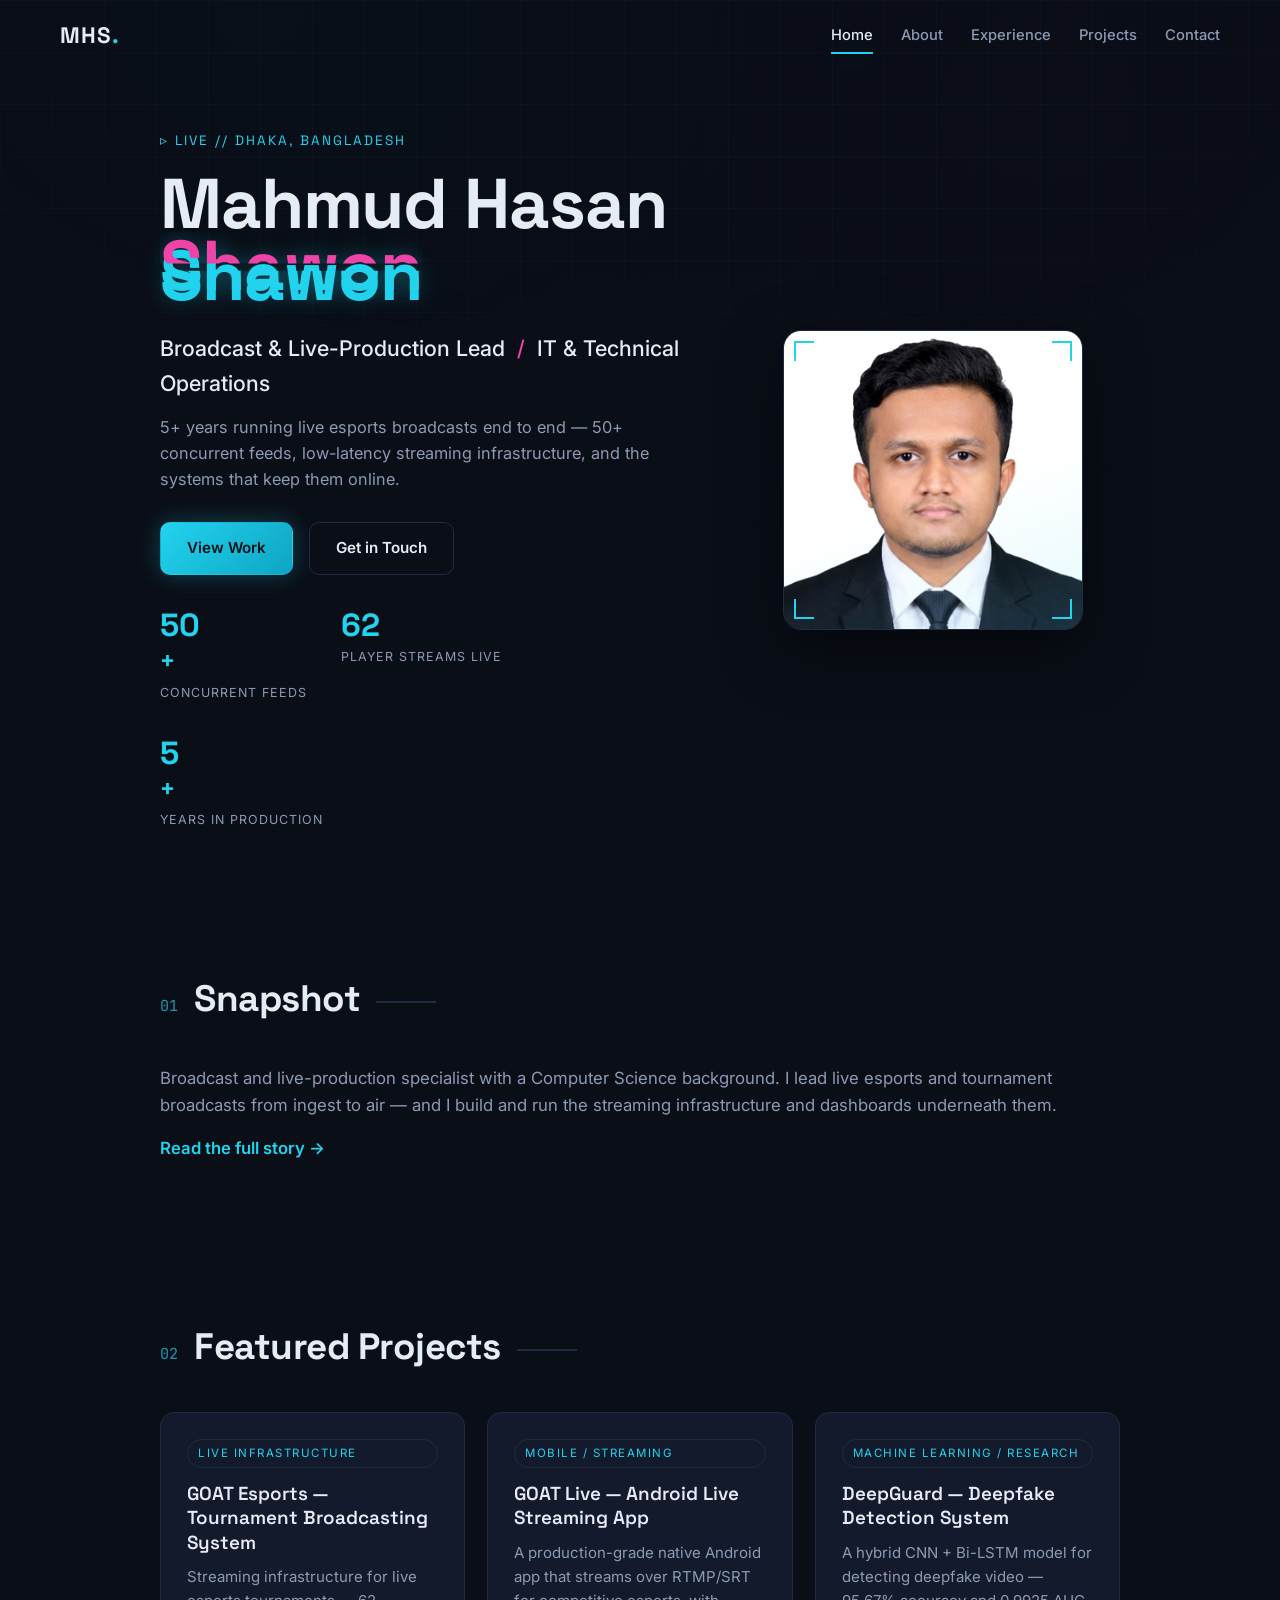
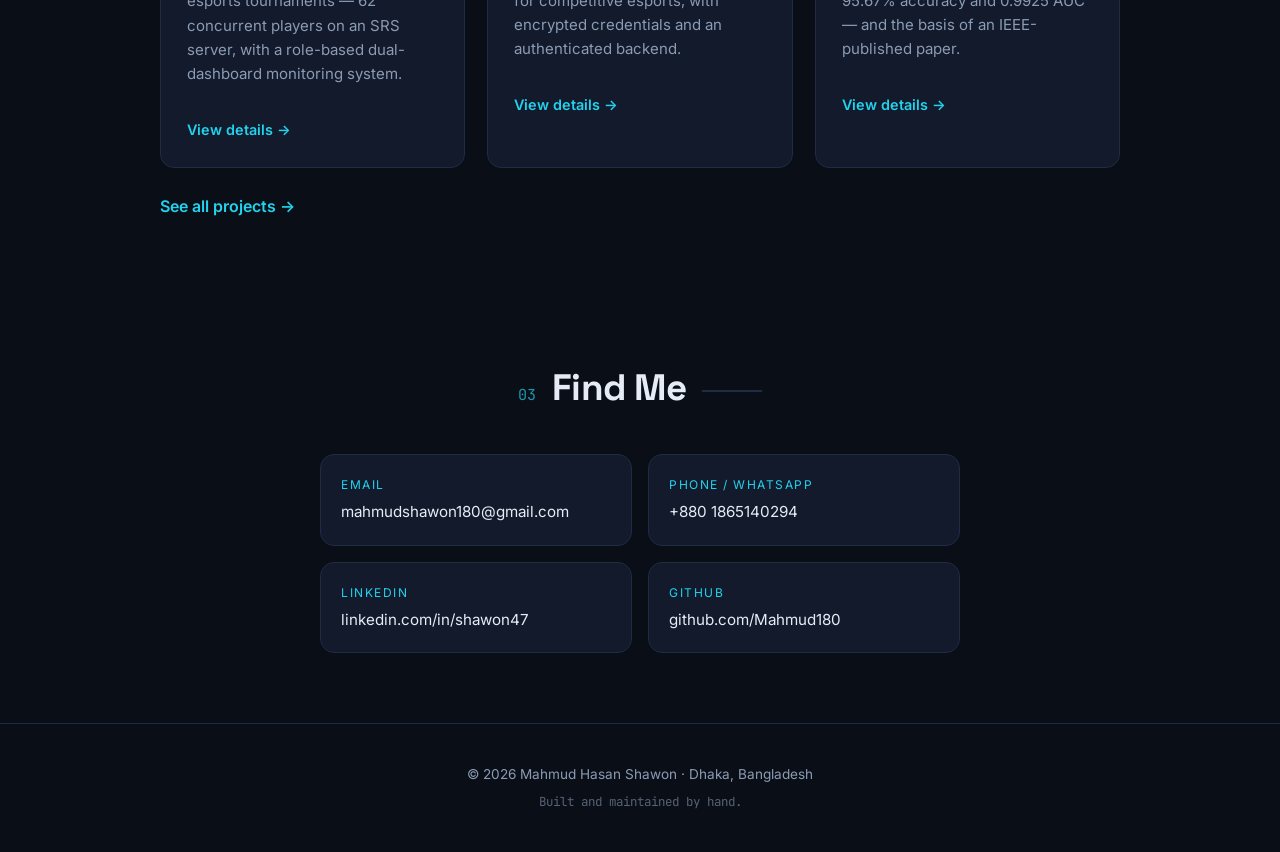
==== index.html @ 3c83c3b2 "1" ====
<!DOCTYPE html>
<html lang="en">
<head>
<meta charset="UTF-8">
<meta name="viewport" content="width=device-width, initial-scale=1.0">
<meta name="description" content="Mahmud Hasan Shawon — Broadcast & Live-Production Lead and IT / Technical Operations specialist. 5+ years leading live esports broadcasts, streaming infrastructure, and full-stack development.">
<title>Mahmud Hasan Shawon — Broadcast &amp; Live-Production Lead / IT Specialist</title>
<link rel="preconnect" href="https://fonts.googleapis.com">
<link rel="preconnect" href="https://fonts.gstatic.com" crossorigin>
<link href="https://fonts.googleapis.com/css2?family=Space+Grotesk:wght@400;500;700&family=Inter:wght@400;500;600&family=JetBrains+Mono:wght@400;500&display=swap" rel="stylesheet">
<link rel="stylesheet" href="style.css">
</head>
<body>
<div class="grid-bg" aria-hidden="true"></div>
<div class="scanline" aria-hidden="true"></div>

<!-- HERO -->
<section class="hero" id="top">
  <div class="hero__inner">
    <div class="hero__text">
      <p class="hero__eyebrow"><span class="blink">▹</span> LIVE // Dhaka, Bangladesh</p>
      <h1 class="hero__name">Mahmud Hasan<br><span class="glitch" data-text="Shawon">Shawon</span></h1>
      <p class="hero__role">Broadcast &amp; Live-Production Lead <span class="sep">/</span> IT &amp; Technical Operations</p>
      <p class="hero__tag">5+ years running live esports broadcasts end to end — 50+ concurrent feeds, low-latency streaming infrastructure, and the systems that keep them online.</p>
      <div class="hero__cta">
        <a href="projects.html" class="btn btn--primary">View Work</a>
        <a href="contact.html" class="btn btn--ghost">Get in Touch</a>
      </div>
      <div class="hero__stats" id="hero-stats"></div>
    </div>
    <div class="hero__photo">
      <div class="photo__frame">
        <img src="assets/profile.jpeg" alt="Mahmud Hasan Shawon" loading="eager">
        <span class="photo__corner tl"></span><span class="photo__corner tr"></span>
        <span class="photo__corner bl"></span><span class="photo__corner br"></span>
      </div>
    </div>
  </div>
</section>

<!-- SNAPSHOT -->
<section class="section" id="snapshot">
  <div class="section__head"><span class="section__idx">01</span><h2>Snapshot</h2></div>
  <div class="about">
    <p>Broadcast and live-production specialist with a Computer Science background. I lead live esports and tournament broadcasts from ingest to air — and I build and run the streaming infrastructure and dashboards underneath them.</p>
    <p><a href="about.html" class="inline-link">Read the full story →</a></p>
  </div>
</section>

<!-- FEATURED PROJECTS -->
<section class="section" id="featured">
  <div class="section__head"><span class="section__idx">02</span><h2>Featured Projects</h2></div>
  <div class="projects" id="featured-projects"></div>
  <p style="margin-top:26px"><a href="projects.html" class="inline-link">See all projects →</a></p>
</section>

<!-- QUICK LINKS -->
<section class="section section--contact" id="links">
  <div class="section__head"><span class="section__idx">03</span><h2>Find Me</h2></div>
  <div class="contact__links links-target"></div>
</section>

<script src="data.js"></script>
<script src="partials.js"></script>
<script src="script.js"></script>
</body>
</html>
---- style.css ----
/* ============================================================
   Mahmud Hasan Shawon — Portfolio
   Professional dark base with restrained esports/cyberpunk accents
   ============================================================ */
:root{
  --bg:#0a0e17;
  --bg-2:#0f1522;
  --panel:#121a2b;
  --panel-2:#16203450;
  --line:#1f2c44;
  --text:#e6ecf5;
  --muted:#8b9bb4;
  --dark-ink:#1f2a44;
  --cyan:#22d3ee;
  --magenta:#f043a8;
  --accent:#1a5c8a;
  --glow:0 0 24px rgba(34,211,238,.28);
  --radius:14px;
  --max:1080px;
}
*{box-sizing:border-box;margin:0;padding:0}
html{scroll-behavior:smooth}
body{
  font-family:'Inter',system-ui,sans-serif;
  background:var(--bg);color:var(--text);
  line-height:1.6;overflow-x:hidden;position:relative;
}
h1,h2,h3,.hero__eyebrow,.stat__num{font-family:'Space Grotesk',sans-serif}
.footer__mono,.section__idx,.tl-item__dates,.edu-item__dates{font-family:'JetBrains Mono',monospace}
a{color:inherit;text-decoration:none}
strong{color:var(--text);font-weight:600}

/* Backdrops */
.grid-bg{
  position:fixed;inset:0;z-index:-2;
  background-image:linear-gradient(var(--line) 1px,transparent 1px),
    linear-gradient(90deg,var(--line) 1px,transparent 1px);
  background-size:52px 52px;opacity:.15;
  mask-image:radial-gradient(ellipse 80% 60% at 50% 0%,#000 40%,transparent 100%);
}
.grid-bg::after{
  content:"";position:absolute;inset:0;
  background:radial-gradient(circle at 20% 0%,rgba(34,211,238,.10),transparent 45%),
    radial-gradient(circle at 85% 15%,rgba(240,67,168,.08),transparent 40%);
}
.scanline{position:fixed;inset:0;z-index:-1;pointer-events:none;
  background:repeating-linear-gradient(transparent 0 3px,rgba(0,0,0,.15) 3px 4px);opacity:.35}

/* NAV */
.nav{position:fixed;top:0;left:0;right:0;z-index:50;
  display:flex;align-items:center;justify-content:space-between;
  padding:18px clamp(20px,5vw,60px);transition:.3s;
  border-bottom:1px solid transparent}
.nav--scrolled{background:rgba(10,14,23,.82);backdrop-filter:blur(12px);
  border-bottom:1px solid var(--line);padding-top:12px;padding-bottom:12px}
.nav__brand{font-family:'Space Grotesk';font-weight:700;font-size:1.4rem;letter-spacing:1px}
.nav__brand span{color:var(--cyan)}
.nav__links{display:flex;gap:28px}
.nav__links a{color:var(--muted);font-size:.92rem;font-weight:500;position:relative;transition:.2s}
.nav__links a:hover{color:var(--text)}
.nav__links a::after{content:"";position:absolute;left:0;bottom:-6px;height:2px;width:0;
  background:var(--cyan);transition:.25s;box-shadow:var(--glow)}
.nav__links a:hover::after{width:100%}
.nav__toggle{display:none;background:none;border:none;color:var(--text);font-size:1.5rem;cursor:pointer}

/* HERO */
.hero{min-height:100vh;display:flex;align-items:center;
  padding:120px clamp(20px,5vw,60px) 60px;max-width:var(--max);margin:0 auto}
.hero__inner{display:grid;grid-template-columns:1.3fr .9fr;gap:48px;align-items:center;width:100%}
.hero__eyebrow{color:var(--cyan);font-size:.85rem;letter-spacing:2px;text-transform:uppercase;margin-bottom:18px}
.blink{animation:blink 1.2s steps(2) infinite}
@keyframes blink{50%{opacity:0}}
.hero__name{font-size:clamp(2.6rem,6vw,4.4rem);line-height:1.02;font-weight:700;letter-spacing:-1px}
.glitch{position:relative;color:var(--cyan);text-shadow:var(--glow)}
.glitch::before,.glitch::after{content:attr(data-text);position:absolute;left:0;top:0;width:100%;overflow:hidden}
.glitch::before{color:var(--magenta);animation:gl1 3s infinite linear alternate-reverse;clip-path:inset(0 0 55% 0)}
.glitch::after{color:var(--cyan);animation:gl2 2.4s infinite linear alternate-reverse;clip-path:inset(55% 0 0 0)}
@keyframes gl1{0%{transform:translate(0)}100%{transform:translate(-2px,1px)}}
@keyframes gl2{0%{transform:translate(0)}100%{transform:translate(2px,-1px)}}
.hero__role{font-size:clamp(1rem,2.2vw,1.35rem);color:var(--text);margin:18px 0 14px;font-weight:500}
.hero__role .sep{color:var(--magenta);margin:0 6px}
.hero__tag{color:var(--muted);max-width:34em;font-size:1.02rem}
.hero__cta{display:flex;gap:16px;margin:30px 0 34px;flex-wrap:wrap}
.btn{padding:13px 26px;border-radius:10px;font-weight:600;font-size:.95rem;transition:.22s;border:1px solid transparent;cursor:pointer;display:inline-block}
.btn--primary{background:linear-gradient(135deg,var(--cyan),#0ea5c4);color:#04121a;box-shadow:var(--glow)}
.btn--primary:hover{transform:translateY(-2px);box-shadow:0 0 34px rgba(34,211,238,.5)}
.btn--ghost{border-color:var(--line);color:var(--text)}
.btn--ghost:hover{border-color:var(--cyan);color:var(--cyan)}
.hero__stats{display:flex;gap:34px;flex-wrap:wrap}
.stat{display:flex;flex-direction:column}
.stat__num{font-size:2rem;font-weight:700;color:var(--cyan);line-height:1;display:inline}
.stat__plus{font-size:1.4rem;color:var(--cyan);font-weight:700}
.stat__label{font-size:.78rem;color:var(--muted);text-transform:uppercase;letter-spacing:1px;margin-top:6px}
.hero__photo{display:flex;justify-content:center}
.photo__frame{position:relative;width:min(300px,80vw);aspect-ratio:1;border-radius:18px;overflow:hidden;
  border:1px solid var(--line);box-shadow:0 20px 60px rgba(0,0,0,.5)}
.photo__frame img{width:100%;height:100%;object-fit:cover;filter:contrast(1.05) saturate(1.05)}
.photo__frame::after{content:"";position:absolute;inset:0;
  background:linear-gradient(160deg,transparent 55%,rgba(34,211,238,.12))}
.photo__corner{position:absolute;width:20px;height:20px;border:2px solid var(--cyan)}
.photo__corner.tl{top:10px;left:10px;border-right:0;border-bottom:0}
.photo__corner.tr{top:10px;right:10px;border-left:0;border-bottom:0}
.photo__corner.bl{bottom:10px;left:10px;border-right:0;border-top:0}
.photo__corner.br{bottom:10px;right:10px;border-left:0;border-top:0}

/* SECTIONS */
.section{max-width:var(--max);margin:0 auto;padding:70px clamp(20px,5vw,60px)}
.section__head{display:flex;align-items:baseline;gap:16px;margin-bottom:36px}
.section__idx{color:var(--cyan);font-size:.95rem;opacity:.7}
.section__head h2{font-size:clamp(1.6rem,3.5vw,2.3rem);font-weight:700;letter-spacing:-.5px}
.section__head h2::after{content:"";display:inline-block;width:60px;height:2px;background:var(--line);margin-left:16px;vertical-align:middle}
.about p{color:var(--muted);max-width:60em;margin-bottom:16px;font-size:1.05rem}

/* TIMELINE */
.timeline{position:relative;padding-left:28px}
.timeline::before{content:"";position:absolute;left:6px;top:6px;bottom:6px;width:2px;
  background:linear-gradient(var(--cyan),var(--magenta));opacity:.4}
.tl-item{position:relative;margin-bottom:26px}
.tl-item__dot{position:absolute;left:-28px;top:8px;width:14px;height:14px;border-radius:50%;
  background:var(--bg);border:2px solid var(--cyan);box-shadow:var(--glow)}
.tl-item__card{background:var(--panel);border:1px solid var(--line);border-radius:var(--radius);padding:22px 24px;transition:.25s}
.tl-item__card:hover{border-color:var(--cyan);transform:translateX(4px)}
.tl-item__top{display:flex;justify-content:space-between;gap:12px;flex-wrap:wrap;align-items:baseline}
.tl-item__top h3{font-size:1.15rem;font-weight:600}
.tl-item__dates{color:var(--cyan);font-size:.82rem;white-space:nowrap}
.tl-item__org{color:var(--magenta);font-style:italic;margin:2px 0 12px;font-size:.95rem}
.tl-item__card ul{list-style:none;display:flex;flex-direction:column;gap:7px}
.tl-item__card li{color:var(--muted);font-size:.95rem;padding-left:20px;position:relative}
.tl-item__card li::before{content:"▹";position:absolute;left:0;color:var(--cyan)}

/* PROJECTS */
.projects{display:grid;grid-template-columns:repeat(auto-fit,minmax(300px,1fr));gap:22px}
.proj{background:var(--panel);border:1px solid var(--line);border-radius:var(--radius);padding:26px;transition:.25s;position:relative;overflow:hidden}
.proj::before{content:"";position:absolute;top:0;left:0;right:0;height:2px;background:linear-gradient(90deg,var(--cyan),var(--magenta));transform:scaleX(0);transform-origin:left;transition:.3s}
.proj:hover{transform:translateY(-6px);border-color:var(--cyan)}
.proj:hover::before{transform:scaleX(1)}
.proj__tag{display:inline-block;font-size:.72rem;text-transform:uppercase;letter-spacing:1.5px;color:var(--cyan);border:1px solid var(--line);padding:4px 10px;border-radius:20px;margin-bottom:14px}
.proj__title{font-size:1.18rem;font-weight:600;margin-bottom:10px;line-height:1.3}
.proj__desc{color:var(--muted);font-size:.94rem;margin-bottom:16px}
.proj__stack{display:flex;flex-wrap:wrap;gap:8px}
.proj__stack span{font-family:'JetBrains Mono',monospace;font-size:.75rem;color:var(--text);background:var(--panel-2);border:1px solid var(--line);padding:4px 9px;border-radius:6px}

/* SKILLS */
.skills{display:grid;grid-template-columns:repeat(auto-fit,minmax(280px,1fr));gap:20px}
.skill{background:var(--panel);border:1px solid var(--line);border-radius:var(--radius);padding:22px;transition:.25s}
.skill:hover{border-color:var(--magenta)}
.skill__group{font-size:1rem;font-weight:600;color:var(--cyan);margin-bottom:14px}
.skill__items{display:flex;flex-wrap:wrap;gap:8px}
.skill__items span{font-size:.85rem;color:var(--text);background:var(--panel-2);border:1px solid var(--line);padding:5px 11px;border-radius:7px;transition:.2s}
.skill__items span:hover{border-color:var(--cyan);color:var(--cyan)}

/* EDUCATION */
.edu{display:grid;grid-template-columns:repeat(auto-fit,minmax(300px,1fr));gap:20px}
.edu-item{background:var(--panel);border:1px solid var(--line);border-radius:var(--radius);padding:24px;border-left:3px solid var(--cyan)}
.edu-item__top{display:flex;justify-content:space-between;gap:10px;flex-wrap:wrap;align-items:baseline}
.edu-item__top h3{font-size:1.08rem;font-weight:600}
.edu-item__dates{color:var(--cyan);font-size:.8rem;white-space:nowrap}
.edu-item__org{color:var(--magenta);font-style:italic;margin:4px 0 10px;font-size:.92rem}
.edu-item__note{color:var(--muted);font-size:.9rem}

/* CONTACT */
.section--contact{text-align:center}
.section--contact .section__head{justify-content:center}
.section__head h2{display:inline-block}
.contact__lead{color:var(--muted);font-size:1.1rem;max-width:40em;margin:0 auto 34px}
.contact__links{display:grid;grid-template-columns:repeat(auto-fit,minmax(240px,1fr));gap:16px;max-width:640px;margin:0 auto}
.contact__card{background:var(--panel);border:1px solid var(--line);border-radius:var(--radius);padding:20px;display:flex;flex-direction:column;gap:6px;transition:.25s;text-align:left}
.contact__card:hover{border-color:var(--cyan);transform:translateY(-3px);box-shadow:var(--glow)}
.contact__k{font-size:.75rem;text-transform:uppercase;letter-spacing:1.5px;color:var(--cyan)}
.contact__v{font-size:.95rem;color:var(--text);word-break:break-all}

/* FOOTER */
.footer{text-align:center;padding:40px 20px;border-top:1px solid var(--line);color:var(--muted);font-size:.85rem}
.footer__mono{font-size:.78rem;opacity:.6;margin-top:6px}

/* REVEAL */
.reveal{opacity:0;transform:translateY(26px);transition:.6s cubic-bezier(.2,.7,.2,1)}
.reveal.in{opacity:1;transform:none}

/* RESPONSIVE */
@media(max-width:820px){
  .hero__inner{grid-template-columns:1fr;gap:36px}
  .hero__photo{order:-1;justify-content:flex-start}
  .photo__frame{width:min(220px,60vw)}
  .nav__links{position:fixed;top:0;right:0;height:100vh;width:70%;max-width:280px;flex-direction:column;
    background:rgba(10,14,23,.97);backdrop-filter:blur(14px);padding:90px 30px;gap:26px;
    transform:translateX(100%);transition:.3s;border-left:1px solid var(--line)}
  .nav__links.open{transform:translateX(0)}
  .nav__toggle{display:block;z-index:60}
}
@media(prefers-reduced-motion:reduce){
  *{animation:none!important;scroll-behavior:auto}
  .reveal{opacity:1;transform:none}
}

/* ===== MULTI-PAGE ADDITIONS ===== */
.nav__links a.active{color:var(--text)}
.nav__links a.active::after{width:100%}

/* page header band (interior pages) */
.page-head{max-width:var(--max);margin:0 auto;padding:130px clamp(20px,5vw,60px) 10px}
.page-head h1{font-family:'Space Grotesk';font-size:clamp(2.2rem,6vw,3.4rem);font-weight:700;letter-spacing:-1px}
.page-head h1::after{content:"";display:block;width:70px;height:3px;margin-top:14px;
  background:linear-gradient(90deg,var(--cyan),var(--magenta));border-radius:2px}
.page-head p{color:var(--muted);margin-top:16px;max-width:46em;font-size:1.05rem}

.inline-link{color:var(--cyan);font-weight:600;transition:.2s}
.inline-link:hover{text-shadow:var(--glow)}

/* project card as link + "more" */
a.proj{display:flex;flex-direction:column;color:inherit}
.proj__more{margin-top:16px;color:var(--cyan);font-weight:600;font-size:.9rem}

/* project detail page */
.detail{max-width:820px}
.back-link{display:inline-block;color:var(--muted);margin-bottom:20px;font-size:.9rem;transition:.2s}
.back-link:hover{color:var(--cyan)}
.detail__title{font-family:'Space Grotesk';font-size:clamp(1.8rem,4.5vw,2.8rem);font-weight:700;margin:10px 0 6px;letter-spacing:-.5px}
.detail__meta{color:var(--magenta);font-style:italic;margin-bottom:22px}
.detail__img{width:100%;border-radius:var(--radius);border:1px solid var(--line);margin-bottom:24px}
.detail__overview{color:var(--text);font-size:1.15rem;line-height:1.7;margin-bottom:10px}
.detail__h{font-family:'Space Grotesk';font-size:1.25rem;color:var(--cyan);margin:28px 0 12px}
.detail__p{color:var(--muted);font-size:1.02rem}
.detail__list{list-style:none;display:flex;flex-direction:column;gap:9px}
.detail__list li{color:var(--muted);font-size:1rem;padding-left:22px;position:relative}
.detail__list li::before{content:"▹";position:absolute;left:0;color:var(--cyan)}

/* references */
.refs{display:grid;grid-template-columns:repeat(auto-fit,minmax(280px,1fr));gap:16px}
.ref{background:var(--panel);border:1px solid var(--line);border-radius:var(--radius);padding:18px 20px;
  display:flex;flex-direction:column;gap:4px;border-left:3px solid var(--magenta)}
.ref strong{font-size:1rem}
.ref span{color:var(--muted);font-size:.9rem}
.muted-note{color:var(--muted);font-size:.9rem;opacity:.8;grid-column:1/-1;margin-top:8px}

/* tournaments */
.tours{display:grid;grid-template-columns:repeat(auto-fit,minmax(280px,1fr));gap:16px}
.tour{background:var(--panel);border:1px solid var(--line);border-radius:var(--radius);padding:20px;
  display:flex;flex-direction:column;gap:6px;transition:.25s}
.tour:hover{border-color:var(--cyan);transform:translateY(-3px)}
.tour__name{font-family:'Space Grotesk';font-weight:600;font-size:1.1rem;color:var(--cyan)}
.tour__role{color:var(--muted);font-size:.9rem}
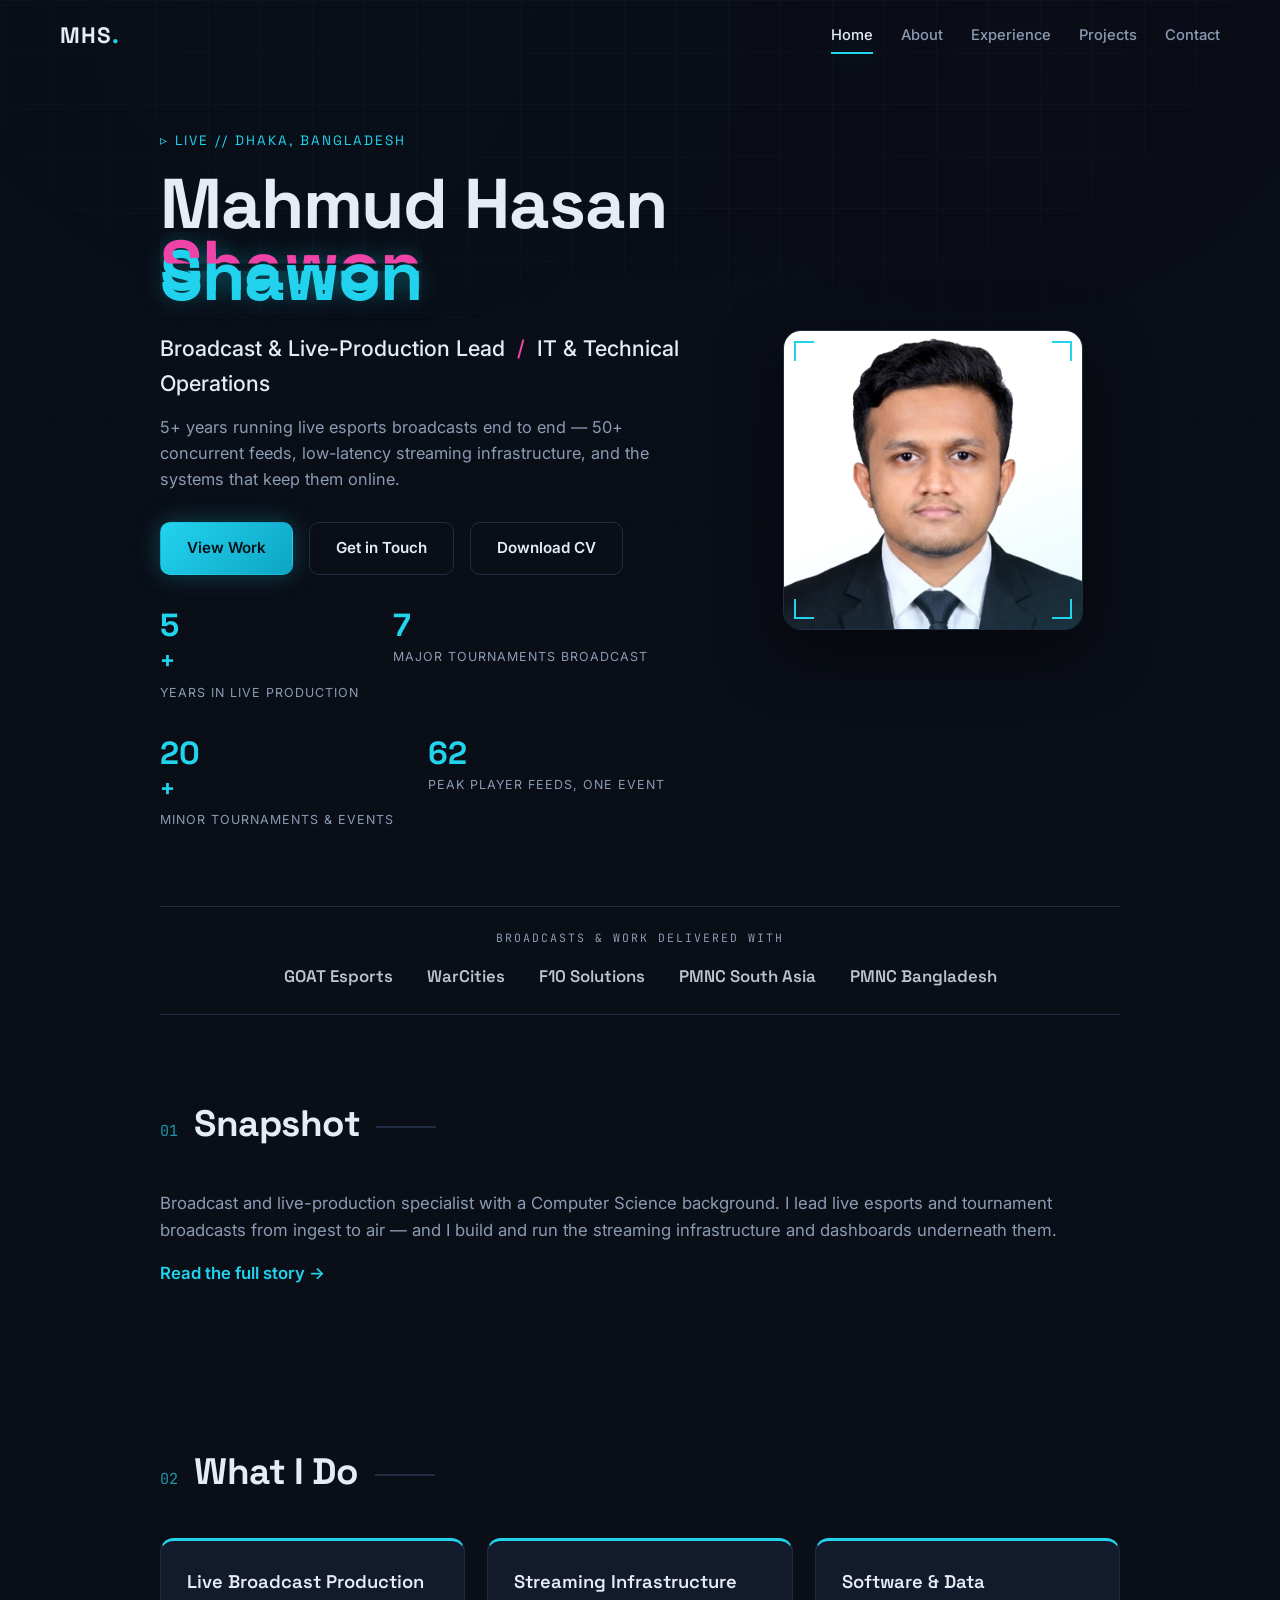
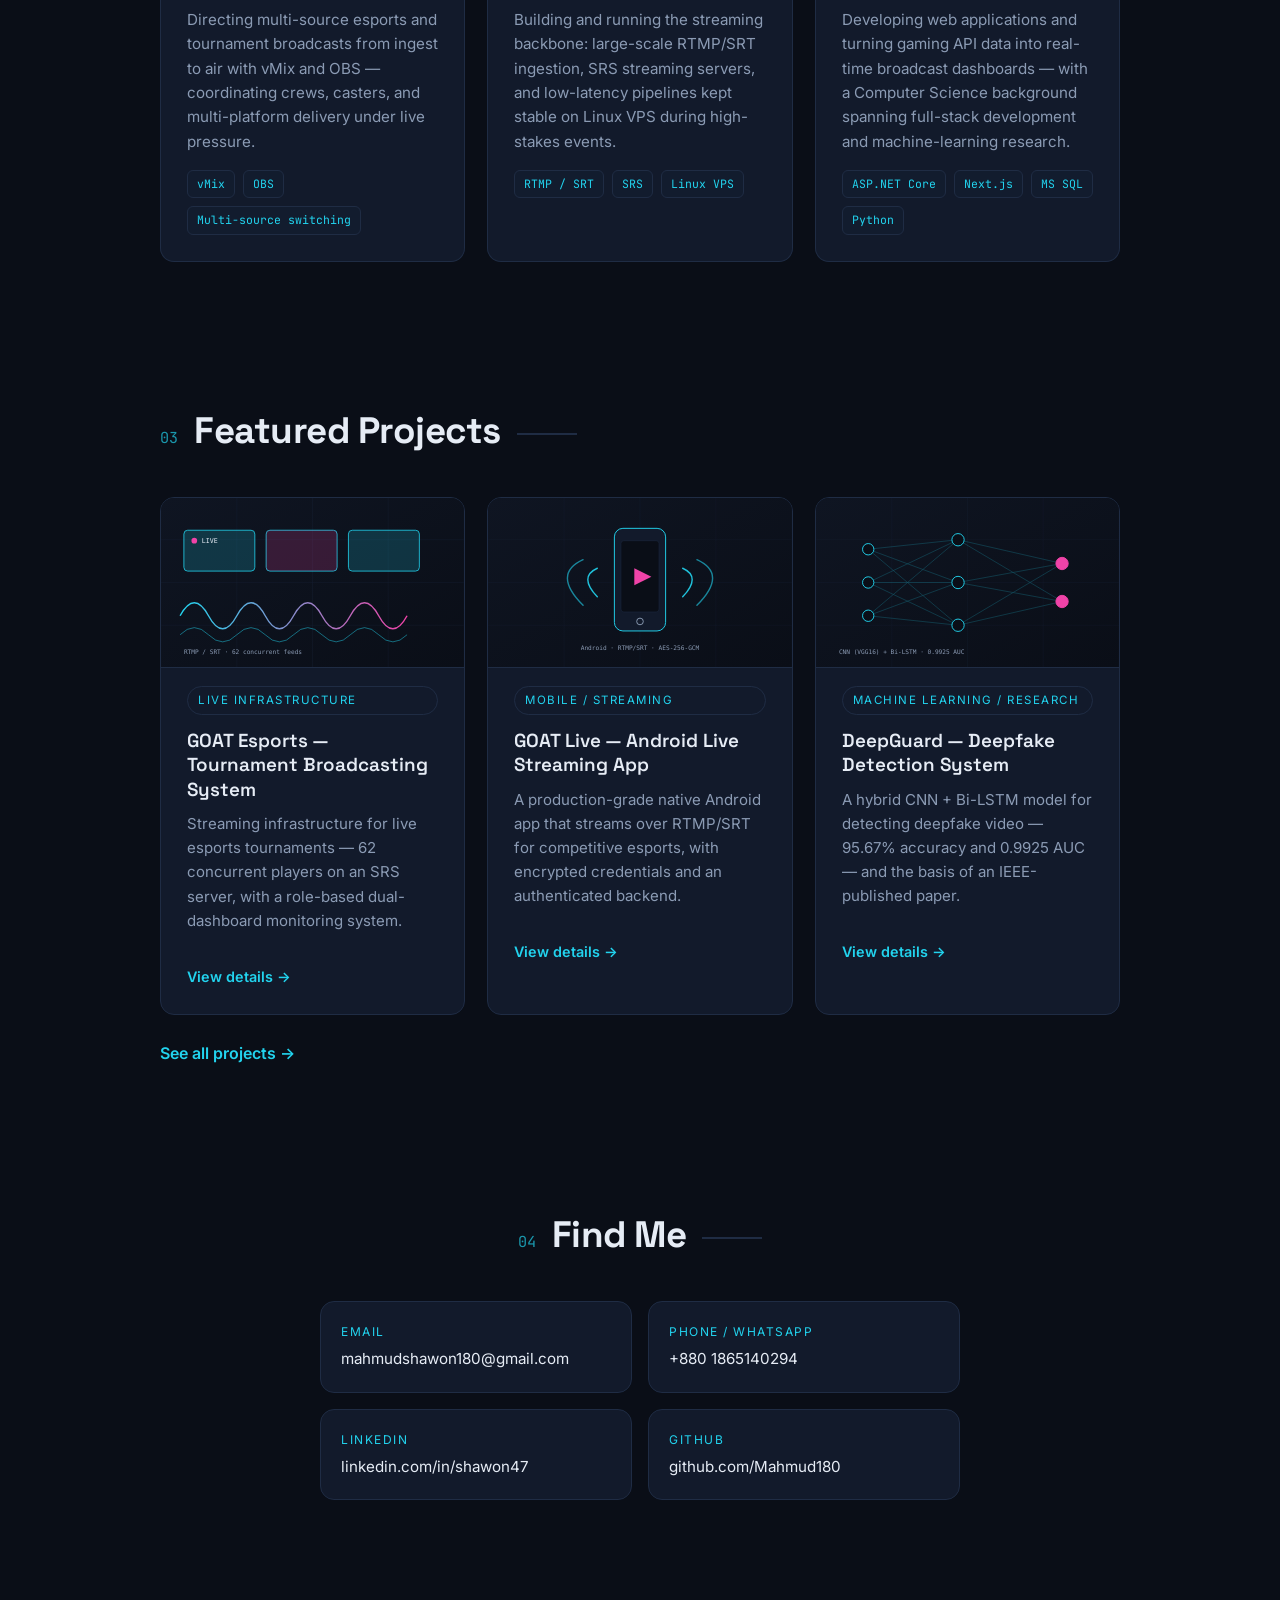
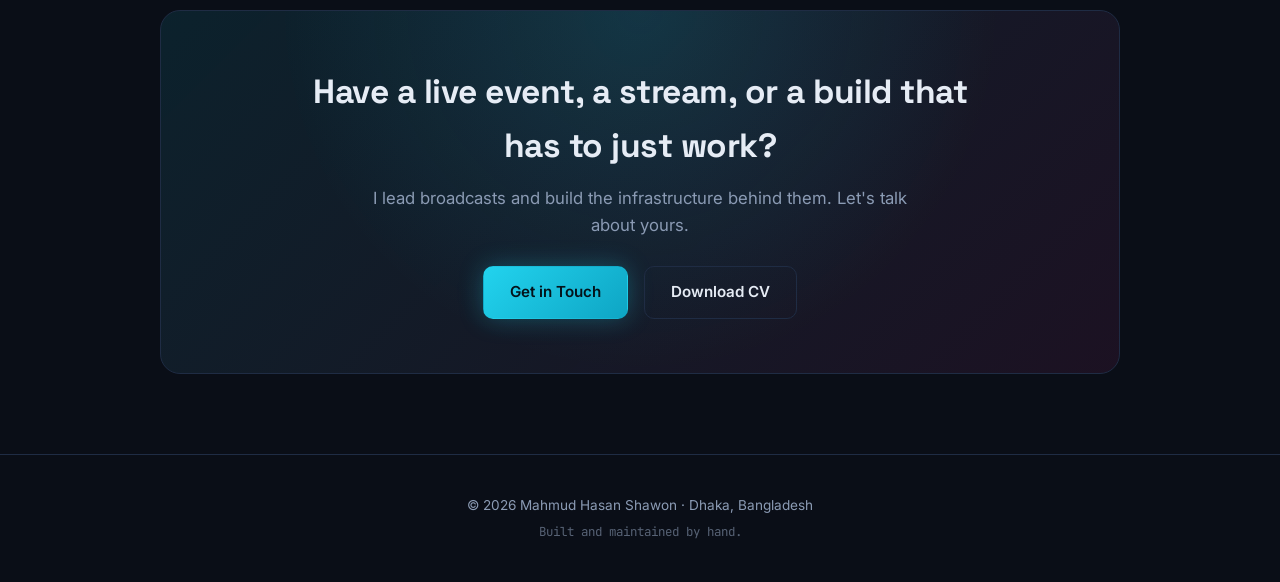
==== commit 3cf9bd96: "Overhaul home page: positioning hero with Download CV, What I Do pillars, Trusted-By strip, project " ====
--- a/index.html
+++ b/index.html
@@ -25,6 +25,7 @@
       <div class="hero__cta">
         <a href="projects.html" class="btn btn--primary">View Work</a>
         <a href="contact.html" class="btn btn--ghost">Get in Touch</a>
+        <a href="assets/Mahmud_Hasan_Shawon_CV.pdf" class="btn btn--ghost" download>Download CV</a>
       </div>
       <div class="hero__stats" id="hero-stats"></div>
     </div>
@@ -38,6 +39,14 @@
   </div>
 </section>
 
+<!-- TRUSTED / WORKED WITH -->
+<section class="trust" id="trusted" aria-label="Where I've worked">
+  <div class="trust__inner">
+    <span class="trust__label">Broadcasts &amp; work delivered with</span>
+    <div class="trust__logos" id="trust-orgs"></div>
+  </div>
+</section>
+
 <!-- SNAPSHOT -->
 <section class="section" id="snapshot">
   <div class="section__head"><span class="section__idx">01</span><h2>Snapshot</h2></div>
@@ -47,17 +56,35 @@
   </div>
 </section>
 
+<!-- WHAT I DO -->
+<section class="section" id="pillars">
+  <div class="section__head"><span class="section__idx">02</span><h2>What I Do</h2></div>
+  <div class="pillars" id="pillars-grid"></div>
+</section>
+
 <!-- FEATURED PROJECTS -->
 <section class="section" id="featured">
-  <div class="section__head"><span class="section__idx">02</span><h2>Featured Projects</h2></div>
+  <div class="section__head"><span class="section__idx">03</span><h2>Featured Projects</h2></div>
   <div class="projects" id="featured-projects"></div>
   <p style="margin-top:26px"><a href="projects.html" class="inline-link">See all projects →</a></p>
 </section>
 
 <!-- QUICK LINKS -->
 <section class="section section--contact" id="links">
-  <div class="section__head"><span class="section__idx">03</span><h2>Find Me</h2></div>
+  <div class="section__head"><span class="section__idx">04</span><h2>Find Me</h2></div>
   <div class="contact__links links-target"></div>
+</section>
+
+<!-- CTA BAND -->
+<section class="cta-band">
+  <div class="cta-band__inner">
+    <h2>Have a live event, a stream, or a build that has to just work?</h2>
+    <p>I lead broadcasts and build the infrastructure behind them. Let's talk about yours.</p>
+    <div class="cta-band__actions">
+      <a href="contact.html" class="btn btn--primary">Get in Touch</a>
+      <a href="assets/Mahmud_Hasan_Shawon_CV.pdf" class="btn btn--ghost" download>Download CV</a>
+    </div>
+  </div>
 </section>
 
 <script src="data.js"></script>
--- a/style.css
+++ b/style.css
@@ -240,3 +240,44 @@
 .tour:hover{border-color:var(--cyan);transform:translateY(-3px)}
 .tour__name{font-family:'Space Grotesk';font-weight:600;font-size:1.1rem;color:var(--cyan)}
 .tour__role{color:var(--muted);font-size:.9rem}
+
+/* ===== HOME OVERHAUL ===== */
+/* trusted / worked-with strip */
+.trust{max-width:var(--max);margin:0 auto;padding:6px clamp(20px,5vw,60px) 10px}
+.trust__inner{border-top:1px solid var(--line);border-bottom:1px solid var(--line);
+  padding:22px 0;display:flex;flex-direction:column;gap:16px;align-items:center;text-align:center}
+.trust__label{font-family:'JetBrains Mono',monospace;font-size:.72rem;letter-spacing:2px;
+  text-transform:uppercase;color:var(--muted)}
+.trust__logos{display:flex;flex-wrap:wrap;justify-content:center;gap:14px 34px}
+.trust__item{font-family:'Space Grotesk';font-weight:600;font-size:1.05rem;color:var(--text);
+  opacity:.82;transition:.2s;position:relative;padding-bottom:2px}
+.trust__item:hover{opacity:1;color:var(--cyan)}
+
+/* what-I-do pillars */
+.pillars{display:grid;grid-template-columns:repeat(auto-fit,minmax(280px,1fr));gap:22px}
+.pillar{background:var(--panel);border:1px solid var(--line);border-radius:var(--radius);
+  padding:26px;transition:.25s;border-top:3px solid var(--cyan)}
+.pillar:hover{transform:translateY(-5px);border-color:var(--cyan)}
+.pillar__title{font-family:'Space Grotesk';font-size:1.15rem;font-weight:600;margin-bottom:12px}
+.pillar__desc{color:var(--muted);font-size:.95rem;margin-bottom:16px}
+.pillar__tags{display:flex;flex-wrap:wrap;gap:8px}
+.pillar__tags span{font-family:'JetBrains Mono',monospace;font-size:.72rem;color:var(--cyan);
+  background:var(--panel-2);border:1px solid var(--line);padding:4px 9px;border-radius:6px}
+
+/* project card cover thumbnail */
+.proj__cover{display:block;margin:-26px -26px 18px;border-bottom:1px solid var(--line);
+  aspect-ratio:16/9;overflow:hidden;background:var(--bg-2)}
+.proj__cover img{width:100%;height:100%;object-fit:cover;display:block;transition:.35s}
+a.proj:hover .proj__cover img{transform:scale(1.04)}
+
+/* repeated CTA band */
+.cta-band{max-width:var(--max);margin:20px auto 0;padding:20px clamp(20px,5vw,60px) 80px}
+.cta-band__inner{background:linear-gradient(135deg,rgba(34,211,238,.10),rgba(240,67,168,.08));
+  border:1px solid var(--line);border-radius:20px;padding:clamp(30px,5vw,54px);text-align:center;
+  position:relative;overflow:hidden}
+.cta-band__inner::before{content:"";position:absolute;inset:0;
+  background:radial-gradient(circle at 50% 0%,rgba(34,211,238,.14),transparent 60%);pointer-events:none}
+.cta-band h2{font-family:'Space Grotesk';font-size:clamp(1.4rem,3.4vw,2.1rem);font-weight:700;
+  letter-spacing:-.5px;max-width:20em;margin:0 auto 12px;position:relative}
+.cta-band p{color:var(--muted);font-size:1.05rem;max-width:34em;margin:0 auto 28px;position:relative}
+.cta-band__actions{display:flex;gap:16px;justify-content:center;flex-wrap:wrap;position:relative}
